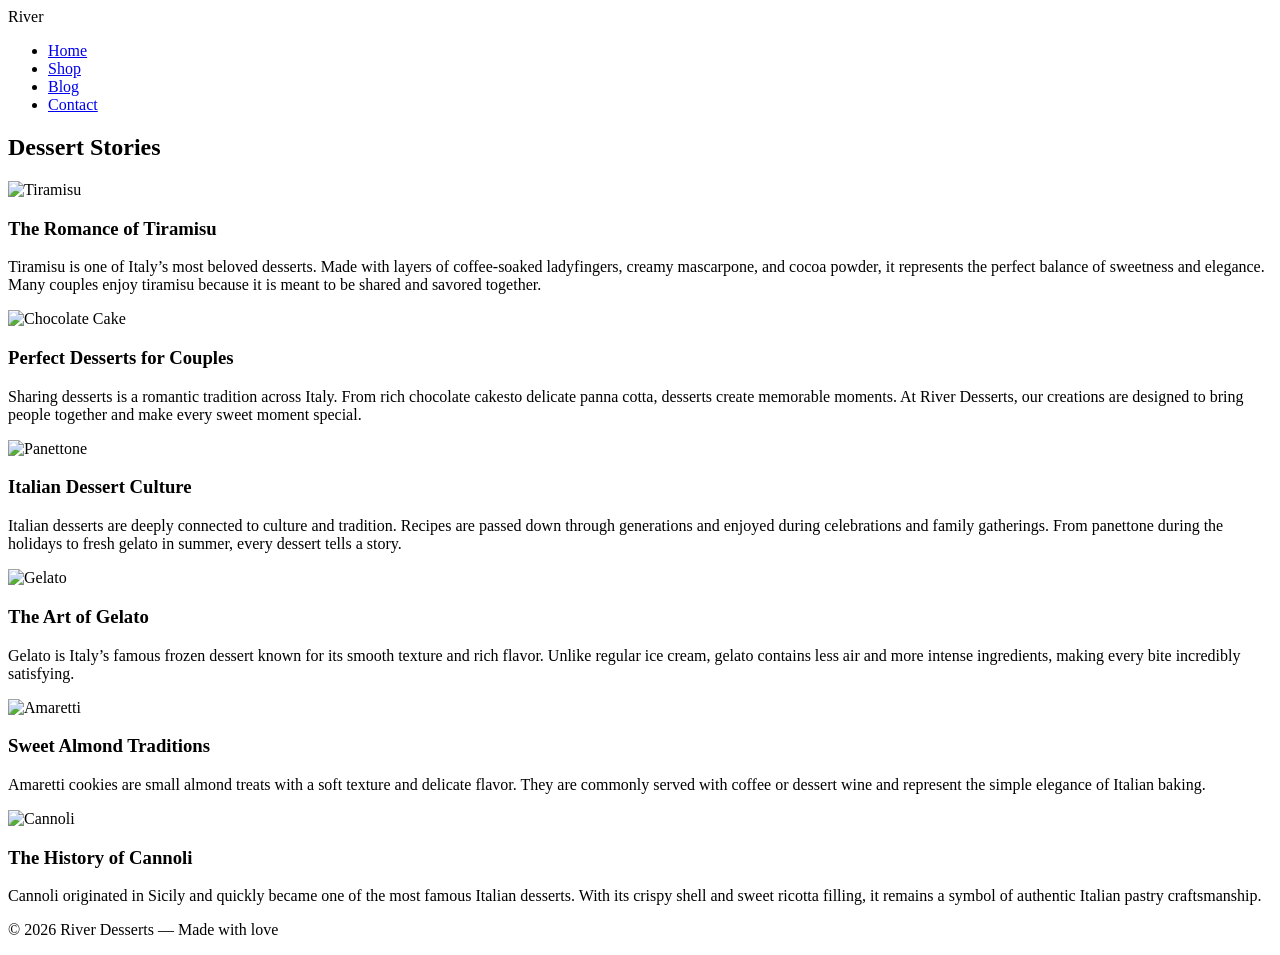
==== blog.html @ 21d5a8df "Add files via upload" ====
<!DOCTYPE html>
<html lang="en">
<head>
    <meta charset="UTF-8">
    <meta name="viewport" content="width=device-width, initial-scale=1.0">
    <title>Blog</title>
    <link rel="stylesheet" href="style.css">
</head>
<body>
        <header>
        <nav>
            <div class="logo">River</div>
            <ul class="nav-links">
                <li><a href="index.html">Home</a></li>
                <li><a href="shop.html">Shop</a></li>
                <li><a href="blog.html">Blog</a></li>
                <li><a href="contact.html">Contact</a></li>
            </ul>
        </nav>
    </header>

    <section class="blog-section">

        <h2 class="section-title">Dessert Stories</h2>
        <div class="blog-container">
            <div class="blog-post">
                <img src="images/tiramisu.jpg" alt="Tiramisu">
                <h3>The Romance of Tiramisu</h3>
                <p>Tiramisu is one of Italy’s most beloved desserts. Made with layers of coffee-soaked ladyfingers, creamy mascarpone, and cocoa powder, it represents the perfect balance of sweetness and elegance. Many couples enjoy tiramisu because it is meant to be shared and savored together.</p>
            </div>
            
            <div class="blog-post">
                <img src="images/chocolate cake.jpg" alt="Chocolate Cake">
                <h3>Perfect Desserts for Couples</h3>
                <p>Sharing desserts is a romantic tradition across Italy. From rich chocolate cakesto delicate panna cotta, desserts create memorable moments. At River Desserts, our creations are designed to bring people together and make every sweet moment special.</p>
            </div>

             <div class="blog-post">
                <img src="images/panettone.jpg" alt="Panettone">
                <h3>Italian Dessert Culture</h3>
                <p>Italian desserts are deeply connected to culture and tradition. Recipes are passed down through generations and enjoyed during celebrations and family gatherings. From panettone during the holidays to fresh gelato in summer, every dessert tells a story.</p> 
            </div>
            
            <div class="blog-post">
                <img src="images/gelato.jpg" alt="Gelato">
                 <h3>The Art of Gelato</h3>
                 <p>Gelato is Italy’s famous frozen dessert known for its smooth texture and rich flavor. Unlike regular ice cream, gelato contains less air and more intense ingredients, making every bite incredibly satisfying.</p>
            </div>
            
            <div class="blog-post">
                <img src="images/amaretti.jpg" alt="Amaretti">
                <h3>Sweet Almond Traditions</h3>
                <p>Amaretti cookies are small almond treats with a soft texture and delicate flavor. They are commonly served with coffee or dessert wine and represent the simple elegance of Italian baking.</p>
            </div>


            <div class="blog-post">
                <img src="images/cannoli.jpg" alt="Cannoli">
                <h3>The History of Cannoli</h3>
                <p>Cannoli originated in Sicily and quickly became one of the most famous Italian desserts. With its crispy shell and sweet ricotta filling, it remains a symbol of authentic Italian pastry craftsmanship.</p>
            </div>

        </div>

    </section>

    <footer>
        <p>© 2026 River Desserts — Made with love</p>
    </footer>
</body>
</html>
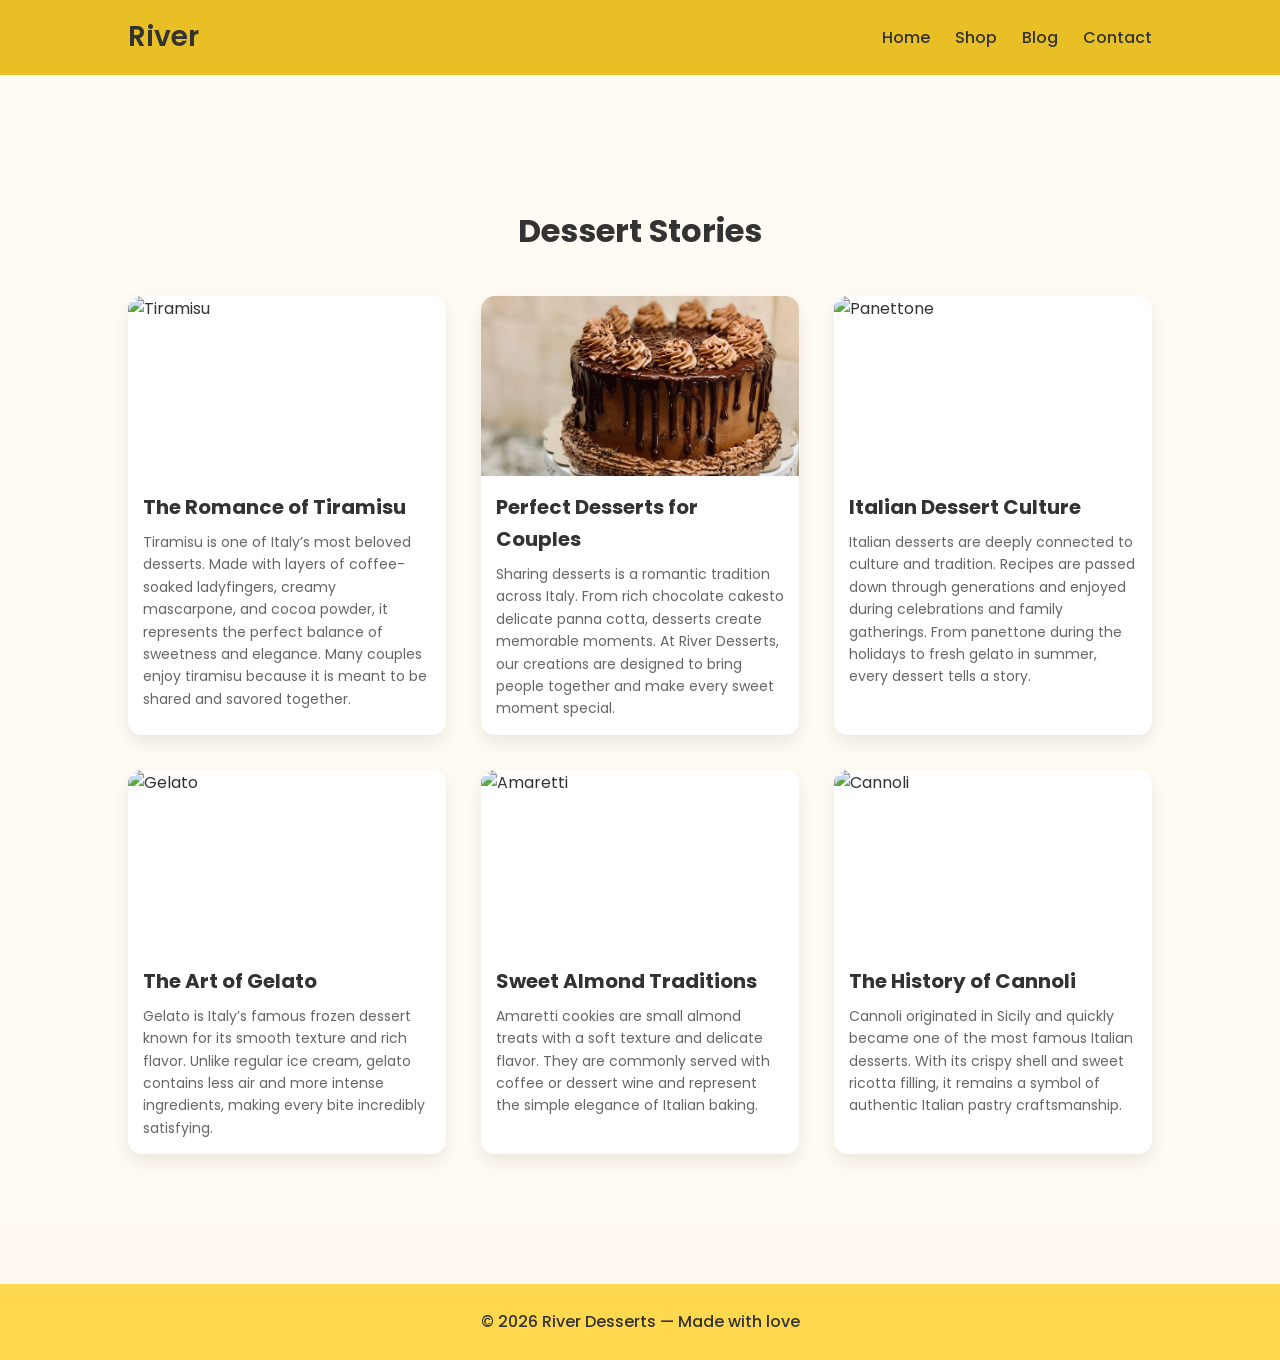
==== commit 54e2be55: "Add files via upload" ====
--- a/blog.html
+++ b/blog.html
@@ -24,38 +24,38 @@
         <h2 class="section-title">Dessert Stories</h2>
         <div class="blog-container">
             <div class="blog-post">
-                <img src="images/tiramisu.jpg" alt="Tiramisu">
+                <img src="tiramisu.jpg" alt="Tiramisu">
                 <h3>The Romance of Tiramisu</h3>
                 <p>Tiramisu is one of Italy’s most beloved desserts. Made with layers of coffee-soaked ladyfingers, creamy mascarpone, and cocoa powder, it represents the perfect balance of sweetness and elegance. Many couples enjoy tiramisu because it is meant to be shared and savored together.</p>
             </div>
             
             <div class="blog-post">
-                <img src="images/chocolate cake.jpg" alt="Chocolate Cake">
+                <img src="chocolate cake.jpg" alt="Chocolate Cake">
                 <h3>Perfect Desserts for Couples</h3>
                 <p>Sharing desserts is a romantic tradition across Italy. From rich chocolate cakesto delicate panna cotta, desserts create memorable moments. At River Desserts, our creations are designed to bring people together and make every sweet moment special.</p>
             </div>
 
              <div class="blog-post">
-                <img src="images/panettone.jpg" alt="Panettone">
+                <img src="panettone.jpg" alt="Panettone">
                 <h3>Italian Dessert Culture</h3>
                 <p>Italian desserts are deeply connected to culture and tradition. Recipes are passed down through generations and enjoyed during celebrations and family gatherings. From panettone during the holidays to fresh gelato in summer, every dessert tells a story.</p> 
             </div>
             
             <div class="blog-post">
-                <img src="images/gelato.jpg" alt="Gelato">
+                <img src="gelato.jpg" alt="Gelato">
                  <h3>The Art of Gelato</h3>
                  <p>Gelato is Italy’s famous frozen dessert known for its smooth texture and rich flavor. Unlike regular ice cream, gelato contains less air and more intense ingredients, making every bite incredibly satisfying.</p>
             </div>
             
             <div class="blog-post">
-                <img src="images/amaretti.jpg" alt="Amaretti">
+                <img src="amaretti.jpg" alt="Amaretti">
                 <h3>Sweet Almond Traditions</h3>
                 <p>Amaretti cookies are small almond treats with a soft texture and delicate flavor. They are commonly served with coffee or dessert wine and represent the simple elegance of Italian baking.</p>
             </div>
 
 
             <div class="blog-post">
-                <img src="images/cannoli.jpg" alt="Cannoli">
+                <img src="cannoli.jpg" alt="Cannoli">
                 <h3>The History of Cannoli</h3>
                 <p>Cannoli originated in Sicily and quickly became one of the most famous Italian desserts. With its crispy shell and sweet ricotta filling, it remains a symbol of authentic Italian pastry craftsmanship.</p>
             </div>
--- a/style.css
+++ b/style.css
@@ -0,0 +1,513 @@
+@import url('https://fonts.googleapis.com/css2?family=Poppins:wght@300;400;500;600&display=swap');
+
+* {
+    margin: 0;
+    padding: 0;
+    box-sizing: border-box;
+}
+
+body {
+    font-family: 'Poppins', sans-serif;
+    background: #fff7f2;
+    color: #333;
+    line-height: 1.6;
+}
+
+header {
+    background: #e9bf26;
+    padding: 15px 10%;
+    position: sticky;
+    top: 0;
+    z-index: 100;
+}
+
+nav {
+    display: flex;
+    justify-content: space-between;
+    align-items: center;
+}
+
+.logo {
+    font-size: 28px;
+    font-weight: 600;
+    color: #333;
+}
+
+nav ul {
+    display: flex;
+    list-style: none;
+}
+
+nav ul li {
+    margin-left: 25px;
+}
+
+nav ul li a {
+    text-decoration: none;
+    color: #333;
+    font-weight: 500;
+    transition: 0.3s;
+}
+
+nav ul li a:hover {
+    color: #fff;
+}
+
+
+.hero {
+    height: 80vh;
+    display: flex;
+    align-items: center;
+    justify-content: center;
+    text-align: center;
+    background: linear-gradient(rgba(138, 132, 132, 0.6), rgba(183, 181, 181, 0.6)),
+        url('shop-hero.jpg');
+    background-size: cover;
+    background-position: center;
+}
+
+.hero h1 {
+    font-size: 50px;
+    margin-bottom: 20px;
+    color: #333;
+}
+
+.hero p {
+    font-size: 18px;
+    margin-bottom: 30px;
+    color: #ffffff;
+}
+
+.btn {
+    background: #ffd84d;
+    padding: 12px 25px;
+    border: none;
+    border-radius: 30px;
+    text-decoration: none;
+    color: #333;
+    font-weight: 600;
+    transition: 0.3s;
+    cursor: pointer;
+}
+
+.btn:hover {
+    background: #ffc400;
+    color: #fff;
+}
+
+.team{
+    display:flex;
+    justify-content:center;
+    gap:40px;
+    flex-wrap:wrap;
+    padding:50px 10%;
+    text-align:center;
+}
+
+
+.team-member{
+    max-width:260px;
+    transition:transform 0.3s ease;
+}
+
+.team-member:hover{
+    transform:translateY(-8px);
+}
+
+
+
+.team-member img{
+width:180px;
+height:180px;
+    object-fit:cover;
+    border-radius:50%;
+    border:6px solid #ffd84d;
+    box-shadow:0 8px 20px rgba(0,0,0,0.15);
+    margin-bottom:15px;
+    transition:0.4s;
+}
+
+
+
+.team-member img:hover{
+    transform:scale(1.08);
+    border-color:#ffc400;
+}
+
+
+
+.team-member h3{
+    font-size:20px;
+    margin-bottom:6px;
+    color:#333;
+}
+
+
+
+.team-member p{
+    font-size:14px;
+    color:#666;
+}
+
+
+
+.section-title{
+    text-align:center;
+    font-size:32px;
+    margin-top:60px;
+    color:#333;
+}
+
+
+
+.blog-section{
+    padding:70px 10%;
+    background:#fffaf2;
+}
+
+
+
+.blog-container{
+    display:grid;
+    grid-template-columns:repeat(auto-fit,minmax(280px,1fr));
+    gap:35px;
+    margin-top:40px;
+}
+
+
+
+.blog-post{
+    background:white;
+    border-radius:14px;
+    overflow:hidden;
+    box-shadow:0 8px 18px rgba(0,0,0,0.08);
+    transition:0.35s;
+    display:flex;
+    flex-direction:column;
+}
+
+.blog-post:hover{
+    transform:translateY(-8px);
+}
+
+
+
+.blog-post img{
+    width:100%;
+    height:180px;
+    object-fit:cover;
+}
+
+
+
+.blog-post h3{
+    font-size:20px;
+    margin:15px 15px 8px;
+    color:#333;
+}
+
+.blog-post p{
+    font-size:14px;
+    color:#666;
+    line-height:1.6;
+    margin:0 15px 15px;
+}
+
+
+
+.blog-btn{
+    margin:0 15px 20px;
+    align-self:flex-start;
+    background:#ffd84d;
+    padding:8px 16px;
+    border-radius:20px;
+    text-decoration:none;
+    font-weight:600;
+    color:#333;
+    transition:0.3s;
+}
+
+.blog-btn:hover{
+    background:#ffc400;
+    color:white;
+}
+
+.contact-page {
+    padding: 15px 10%;
+    text-align: center;
+    background: #fff7f2;
+}
+
+.contact-page h1 {
+    font-size: 40px;
+    margin-bottom: 20px;
+    color: #333;
+}
+
+.contact-intro {
+    max-width: 700px;
+    margin: auto;
+    margin-bottom: 60px;
+    color: #555;
+    font-size: 16px;
+    line-height: 1.6;
+}
+
+.contact-info {
+    display: grid;
+    gap: 50px;
+    text-align: center;
+}
+
+.info-section h2 {
+    color: #f4b400;
+    font-size: 22px;
+    margin-bottom: 10px;
+}
+
+.info-section p {
+    color: #444;
+    margin: 5px 0;
+    font-size: 16px;
+}
+
+.info-section a {
+    color: #f4b400;
+    text-decoration: none;
+    transition: 0.3s;
+}
+
+.info-section a:hover {
+    text-decoration: underline;
+}
+
+
+footer {
+    background: #ffd84d;
+    color: #333;
+    text-align: center;
+    padding: 25px 10%;
+    margin-top: 60px;
+    font-weight: 500;
+}
+
+
+.shop-hero {
+    background:linear-gradient(135deg,#ffe066,#ffd84d);
+    padding:90px 10%;
+    flex-direction:column;
+    height:60vh;
+    text-align:center;
+    color:#faf2f2;
+    background: url("hero.jpg");
+    display:flex;
+    justify-content:center;
+    align-items:center;
+    background-size:cover;
+    background-position:center;
+}
+
+.shop-hero h1 {
+    font-size: 42px;
+    color: #eeebeb;
+    margin-bottom: 15px;
+}
+
+.shop-hero p {
+    font-size: 18px;
+    color: #f7f4f4;
+}
+
+
+.shop-grid {
+    display: grid;
+    grid-template-columns: repeat(auto-fit, minmax(250px, 1fr));
+    gap: 35px;
+    padding: 50px 10%;
+}
+
+
+.dessert {
+    position: relative;
+    overflow: hidden;
+    border-radius: 15px;
+    cursor: pointer;
+}
+
+.dessert img {
+    width: 100%;
+    display: block;
+    transition: transform 0.5s ease;
+}
+
+.dessert:hover img {
+    transform: scale(1.1);
+}
+
+.dessert-info {
+    position: absolute;
+    bottom: 0;
+    left: 0;
+    width: 100%;
+    background: rgba(255, 216, 77, 0.9);
+    padding: 15px 20px;
+    transform: translateY(100%);
+    transition: transform 0.3s ease;
+    color: #333;
+    text-align: left;
+}
+
+.dessert:hover .dessert-info {
+    transform: translateY(0);
+}
+
+.dessert-info h3 {
+    margin-bottom: 8px;
+    font-size: 20px;
+}
+
+.dessert-info p {
+    font-size: 14px;
+    color: #333;
+}
+
+.sample-btn{
+    display:inline-block;
+    margin-top:10px;
+    padding:8px 18px;
+    background:#ffd84d;
+    color:#333;
+    text-decoration:none;
+    font-weight:600;
+    border-radius:20px;
+    transition:0.3s;
+}
+
+.sample-btn:hover{
+    background:#ffc400;
+    color:white;
+}
+
+
+
+.sample-hero{
+    background:linear-gradient(135deg,#ffe066,#ffd84d);
+    padding:90px 10%;
+    flex-direction:column;
+    height:60vh;
+    text-align:center;
+    color:#fffefe;
+    background: url("freesample-hero.jpg");
+    display:flex;
+    justify-content:center;
+    align-items:center;
+    background-size:cover;
+    background-position:center;
+}
+
+
+.sample-hero h1{
+    font-size:42px;
+    margin-bottom:15px;
+}
+
+.sample-hero p{
+    font-size:18px;
+    max-width:650px;
+    margin:auto;
+    line-height:1.6;
+}
+
+
+
+.sample-form-section{
+    padding:70px 10%;
+    background:#fffaf0;
+    text-align:center;
+}
+
+.sample-form-section h2{
+    font-size:30px;
+    margin-bottom:40px;
+    color:#333;
+}
+
+
+
+.sample-form{
+    max-width:500px;
+    margin:auto;
+    display:flex;
+    flex-direction:column;
+    gap:20px;
+}
+
+
+
+.form-group{
+    display:flex;
+    flex-direction:column;
+    text-align:left;
+}
+
+.form-group label{
+    margin-bottom:6px;
+    font-weight:600;
+    color:#444;
+}
+
+
+
+.form-group input,.form-group select,.form-group textarea{
+        padding:12px;
+        border-radius:8px;
+        border:1px solid #ddd;
+        font-size:15px;
+        transition:0.3s;
+}
+
+.form-group textarea{
+    height:100px;
+    resize:none;
+}
+
+
+
+.form-group input:focus,.form-group select:focus,.form-group textarea:focus{
+    outline:none;
+    border-color:#ffd84d;
+    box-shadow:0 0 6px rgba(255,216,77,0.5);
+}
+
+
+
+.sample-btn-main{
+    margin-top:10px;
+    padding:14px;
+    border:none;
+    background:#ffd84d;
+    color:#333;
+    font-size:16px;
+    font-weight:600;
+    border-radius:30px;
+    cursor:pointer;
+    transition:0.3s;
+}
+
+.sample-btn-main:hover{
+    background:#ffc400;
+    color:white;
+    transform:translateY(-2px);
+}
+
+@media screen and (max-width: 768px) {
+    .shop-hero h1 {
+        font-size: 32px;
+    }
+
+    .shop-grid {
+        gap: 25px;
+    }
+}
+
+
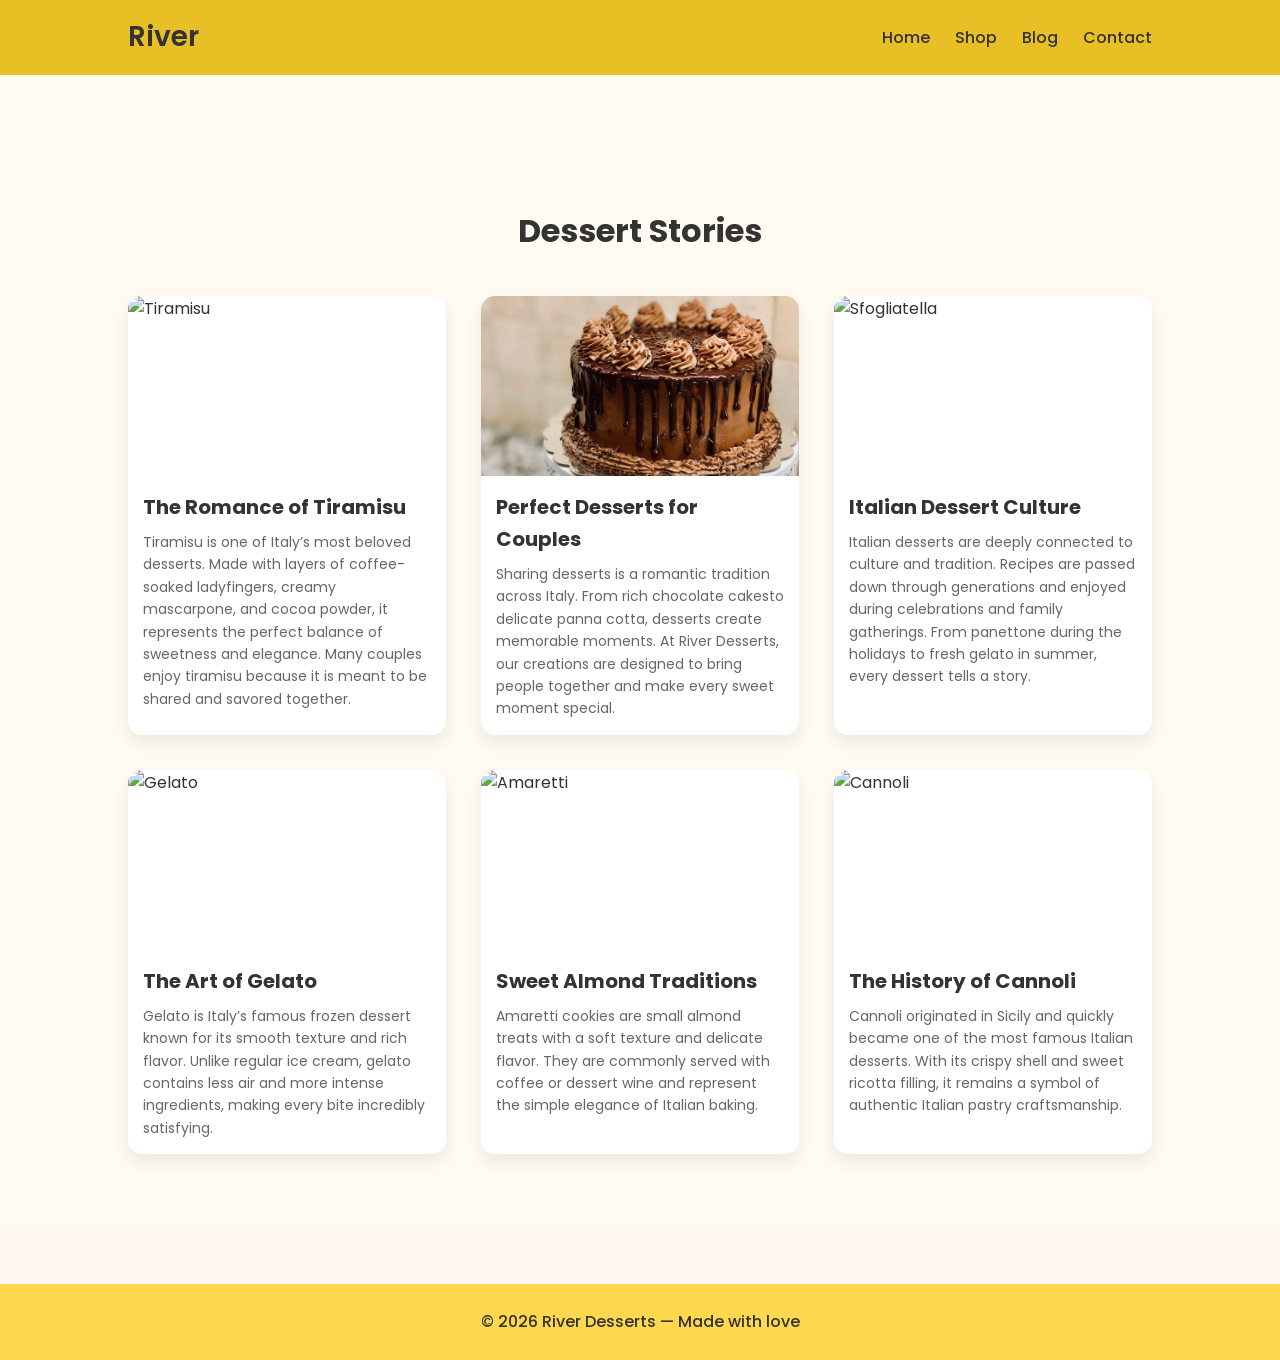
==== commit ab3f1355: "Add files via upload" ====
--- a/blog.html
+++ b/blog.html
@@ -36,7 +36,7 @@
             </div>
 
              <div class="blog-post">
-                <img src="panettone.jpg" alt="Panettone">
+                <img src="Sfogliatella.jpg" alt="Sfogliatella">
                 <h3>Italian Dessert Culture</h3>
                 <p>Italian desserts are deeply connected to culture and tradition. Recipes are passed down through generations and enjoyed during celebrations and family gatherings. From panettone during the holidays to fresh gelato in summer, every dessert tells a story.</p> 
             </div>
